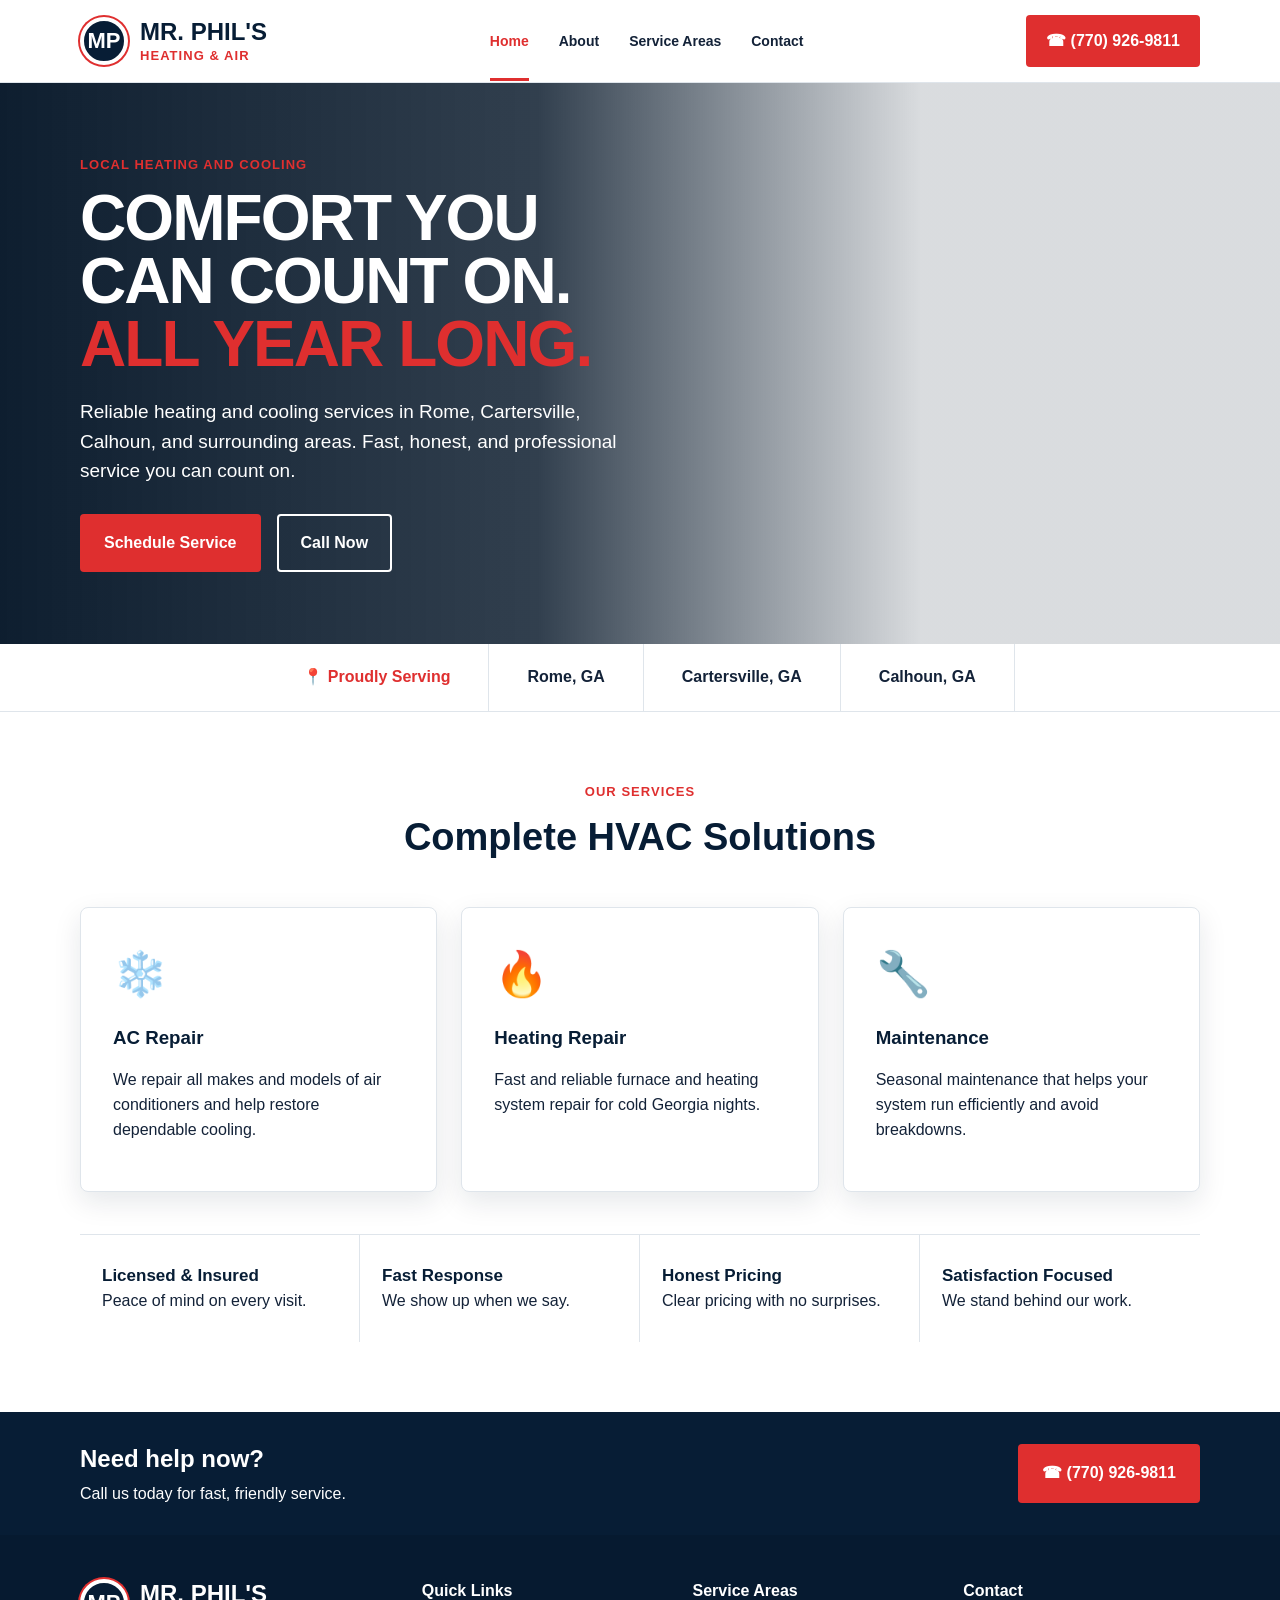
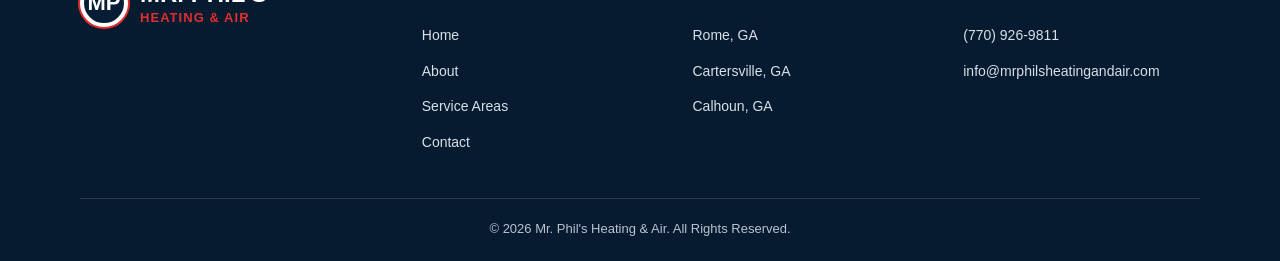
==== index.html @ 9ee0e45c "Add files via upload" ====
<!doctype html><html lang="en"><head><meta charset="utf-8"><meta name="viewport" content="width=device-width,initial-scale=1"><title>Mr. Phil's Heating & Air</title><meta name="description" content="Reliable HVAC repair and maintenance in Rome, Cartersville, and Calhoun, Georgia."><link rel="stylesheet" href="styles.css"></head><body>

<header class="site-header">
  <div class="container nav-wrap">
    <a class="logo" href="index.html"><span class="logo-mark">MP</span><span class="logo-text">MR. PHIL'S<span>HEATING & AIR</span></span></a>
    <button class="menu-toggle" aria-label="Open menu">☰</button>
    <nav class="nav-links"><a href="index.html" class="active">Home</a><a href="about.html" class="">About</a><a href="service-areas.html" class="">Service Areas</a><a href="contact.html" class="">Contact</a></nav>
    <a class="header-call" href="tel:+17709269811">☎ (770) 926-9811</a>
  </div>
</header>
<section class="hero"><div class="container hero-inner"><div class="hero-copy"><div class="eyebrow">Local heating and cooling</div><h1>Comfort you can count on.<br><span>All year long.</span></h1><p>Reliable heating and cooling services in Rome, Cartersville, Calhoun, and surrounding areas. Fast, honest, and professional service you can count on.</p><div class="actions"><a class="btn btn-primary" href="contact.html">Schedule Service</a><a class="btn btn-outline" href="tel:+17709269811">Call Now</a></div></div></div></section>
<div class="service-strip"><div class="container service-strip-inner"><span>📍 Proudly Serving</span><span>Rome, GA</span><span>Cartersville, GA</span><span>Calhoun, GA</span></div></div>
<section class="section"><div class="container"><div class="section-title"><div class="eyebrow">Our Services</div><h2>Complete HVAC Solutions</h2></div><div class="cards">
<div class="card"><div class="icon">❄️</div><h3>AC Repair</h3><p>We repair all makes and models of air conditioners and help restore dependable cooling.</p></div>
<div class="card"><div class="icon">🔥</div><h3>Heating Repair</h3><p>Fast and reliable furnace and heating system repair for cold Georgia nights.</p></div>
<div class="card"><div class="icon">🔧</div><h3>Maintenance</h3><p>Seasonal maintenance that helps your system run efficiently and avoid breakdowns.</p></div></div>
<div class="trust-row"><div class="trust-item"><strong>Licensed & Insured</strong><span>Peace of mind on every visit.</span></div><div class="trust-item"><strong>Fast Response</strong><span>We show up when we say.</span></div><div class="trust-item"><strong>Honest Pricing</strong><span>Clear pricing with no surprises.</span></div><div class="trust-item"><strong>Satisfaction Focused</strong><span>We stand behind our work.</span></div></div></div></section>
<section class="cta"><div class="container cta-inner"><div><h2>Need help now?</h2><div>Call us today for fast, friendly service.</div></div><a class="btn btn-primary" href="tel:+17709269811">☎ (770) 926-9811</a></div></section>

<footer class="footer">
 <div class="container">
  <div class="footer-grid">
   <div><div class="logo"><span class="logo-mark">MP</span><span class="logo-text" style="color:white">MR. PHIL'S<span>HEATING & AIR</span></span></div></div>
   <div><h4>Quick Links</h4><p><a href="index.html">Home</a></p><p><a href="about.html">About</a></p><p><a href="service-areas.html">Service Areas</a></p><p><a href="contact.html">Contact</a></p></div>
   <div><h4>Service Areas</h4><p>Rome, GA</p><p>Cartersville, GA</p><p>Calhoun, GA</p></div>
   <div><h4>Contact</h4><p><a href="tel:+17709269811">(770) 926-9811</a></p><p><a href="mailto:info@mrphilsheatingandair.com">info@mrphilsheatingandair.com</a></p></div>
  </div>
  <div class="footer-bottom">© <span data-year></span> Mr. Phil's Heating & Air. All Rights Reserved.</div>
 </div>
</footer>
<script src="script.js"></script>
</body></html>
---- styles.css ----
:root{
  --navy:#071d35;
  --navy-2:#0b2a4a;
  --red:#df2f2f;
  --white:#ffffff;
  --light:#f5f7fa;
  --text:#132238;
  --muted:#5d6877;
  --border:#dfe5eb;
  --shadow:0 10px 28px rgba(7,29,53,.10);
}
*{box-sizing:border-box}
html{scroll-behavior:smooth}
body{margin:0;font-family:Arial,Helvetica,sans-serif;color:var(--text);background:#fff;line-height:1.55}
img{max-width:100%;display:block}
a{text-decoration:none;color:inherit}
.container{width:min(1120px,calc(100% - 40px));margin:auto}
.site-header{background:#fff;border-bottom:1px solid var(--border);position:sticky;top:0;z-index:50}
.nav-wrap{display:flex;align-items:center;justify-content:space-between;min-height:82px;gap:24px}
.logo{display:flex;align-items:center;gap:12px;font-weight:900;color:var(--navy)}
.logo-mark{width:48px;height:48px;border-radius:50%;background:var(--navy);color:#fff;display:grid;place-items:center;font-size:22px;border:4px solid #fff;box-shadow:0 0 0 2px var(--red)}
.logo-text{font-size:24px;line-height:1}
.logo-text span{display:block;color:var(--red);font-size:13px;letter-spacing:.08em;margin-top:5px}
.nav-links{display:flex;gap:30px;align-items:center;font-weight:800;font-size:14px}
.nav-links a{padding:30px 0 26px;border-bottom:3px solid transparent}
.nav-links a:hover,.nav-links a.active{color:var(--red);border-bottom-color:var(--red)}
.header-call{background:var(--red);color:#fff;padding:14px 20px;border-radius:4px;font-weight:900}
.menu-toggle{display:none;border:0;background:none;font-size:28px}
.hero{background:linear-gradient(90deg,rgba(4,21,39,.96) 0%,rgba(4,21,39,.82) 42%,rgba(4,21,39,.15) 72%),url('assets/hero-van.svg') center/cover no-repeat;color:#fff}
.hero-inner{min-height:520px;display:flex;align-items:center}
.hero-copy{max-width:560px;padding:72px 0}
.eyebrow{color:var(--red);font-size:13px;font-weight:900;letter-spacing:.08em;text-transform:uppercase}
.hero h1,.page-hero h1{font-size:64px;line-height:.98;margin:12px 0 22px;text-transform:uppercase;letter-spacing:-.03em}
.hero h1 span{color:var(--red)}
.hero p{font-size:19px;max-width:540px}
.actions{display:flex;gap:16px;margin-top:28px;flex-wrap:wrap}
.btn{display:inline-flex;align-items:center;justify-content:center;padding:15px 22px;border-radius:4px;font-weight:900;border:2px solid transparent}
.btn-primary{background:var(--red);color:#fff}
.btn-outline{border-color:#fff;color:#fff}
.service-strip{background:#fff;border-bottom:1px solid var(--border)}
.service-strip-inner{display:flex;justify-content:center;gap:0;flex-wrap:wrap}
.service-strip span{padding:21px 38px;font-weight:900;border-right:1px solid var(--border)}
.service-strip span:first-child{color:var(--red)}
.section{padding:70px 0}
.section-light{background:var(--light)}
.section-title{text-align:center;max-width:720px;margin:0 auto 40px}
.section-title h2{font-size:38px;margin:6px 0 10px;color:var(--navy)}
.cards{display:grid;grid-template-columns:repeat(3,1fr);gap:24px}
.card{background:#fff;border:1px solid var(--border);border-radius:8px;padding:32px;box-shadow:var(--shadow)}
.icon{font-size:44px;margin-bottom:15px}
.card h3{color:var(--navy);margin:0 0 8px}
.trust-row{display:grid;grid-template-columns:repeat(4,1fr);gap:0;border-top:1px solid var(--border);margin-top:42px}
.trust-item{padding:28px 22px;border-right:1px solid var(--border)}
.trust-item:last-child{border-right:0}
.trust-item strong{display:block;color:var(--navy);font-size:17px}
.cta{background:var(--navy);color:#fff;padding:28px 0}
.cta-inner{display:flex;align-items:center;justify-content:space-between;gap:24px}
.cta h2{margin:0 0 5px}
.footer{background:#061a30;color:#fff;padding:44px 0 22px}
.footer-grid{display:grid;grid-template-columns:1.3fr 1fr 1fr 1fr;gap:34px}
.footer h4{margin-top:0}
.footer a,.footer p{color:#d8e0e8;font-size:14px}
.footer-bottom{text-align:center;border-top:1px solid rgba(255,255,255,.15);margin-top:30px;padding-top:20px;color:#b9c4cf;font-size:13px}
.page-hero{padding:70px 0;background:var(--light)}
.page-hero h1{font-size:52px;color:var(--navy);margin-bottom:12px}
.two-col{display:grid;grid-template-columns:1fr 1.1fr;gap:52px;align-items:center}
.photo-card{background:linear-gradient(135deg,var(--navy),var(--navy-2));min-height:360px;border-radius:10px;color:#fff;display:flex;align-items:end;padding:28px;box-shadow:var(--shadow)}
.stats{display:grid;grid-template-columns:repeat(4,1fr);border:1px solid var(--border);border-radius:8px;margin-top:35px;background:#fff}
.stat{padding:24px;text-align:center;border-right:1px solid var(--border)}
.stat:last-child{border-right:0}
.stat strong{display:block;font-size:24px;color:var(--navy)}
.area-layout{display:grid;grid-template-columns:.8fr 1.4fr;gap:40px}
.area-list{list-style:none;padding:0}
.area-list li{margin:13px 0;font-weight:800}
.map{min-height:420px;border-radius:10px;background:
radial-gradient(circle at 22% 34%,var(--red) 0 8px,transparent 9px),
radial-gradient(circle at 54% 60%,var(--red) 0 8px,transparent 9px),
radial-gradient(circle at 76% 28%,var(--red) 0 8px,transparent 9px),
linear-gradient(135deg,#e9eef3,#cfd9e3);position:relative;overflow:hidden;border:1px solid var(--border)}
.map:before,.map:after{content:"";position:absolute;inset:0;background:repeating-linear-gradient(25deg,transparent 0 35px,rgba(255,255,255,.5) 36px 38px)}
.map-label{position:absolute;background:var(--navy);color:#fff;padding:7px 10px;border-radius:4px;font-weight:800;font-size:13px;z-index:2}
.map-label.rome{left:25%;top:38%}.map-label.cartersville{left:56%;top:64%}.map-label.calhoun{left:78%;top:31%}
.contact-grid{display:grid;grid-template-columns:.8fr 1.2fr;gap:42px}
form{background:#fff;border:1px solid var(--border);padding:28px;border-radius:8px;box-shadow:var(--shadow)}
.form-row{display:grid;grid-template-columns:1fr 1fr;gap:16px}
input,textarea{width:100%;padding:14px;border:1px solid #cfd7df;border-radius:4px;font:inherit;margin-bottom:16px}
textarea{min-height:150px;resize:vertical}
button.btn{cursor:pointer;width:100%}
.note{font-size:13px;color:var(--muted)}
@media(max-width:850px){
  .nav-links,.header-call{display:none}
  .menu-toggle{display:block}
  .nav-links.open{display:flex;position:absolute;left:0;right:0;top:82px;background:#fff;flex-direction:column;padding:20px;box-shadow:var(--shadow)}
  .nav-links.open a{padding:10px}
  .hero{background:linear-gradient(rgba(4,21,39,.86),rgba(4,21,39,.86)),url('assets/hero-van.svg') center/cover}
  .hero h1{font-size:48px}
  .cards,.trust-row,.footer-grid,.stats{grid-template-columns:1fr 1fr}
  .two-col,.area-layout,.contact-grid{grid-template-columns:1fr}
}
@media(max-width:560px){
  .container{width:min(100% - 28px,1120px)}
  .hero h1,.page-hero h1{font-size:40px}
  .cards,.trust-row,.footer-grid,.stats,.form-row{grid-template-columns:1fr}
  .trust-item,.stat{border-right:0;border-bottom:1px solid var(--border)}
  .cta-inner{align-items:flex-start;flex-direction:column}
  .service-strip span{width:100%;text-align:center;border-right:0;border-bottom:1px solid var(--border)}
}
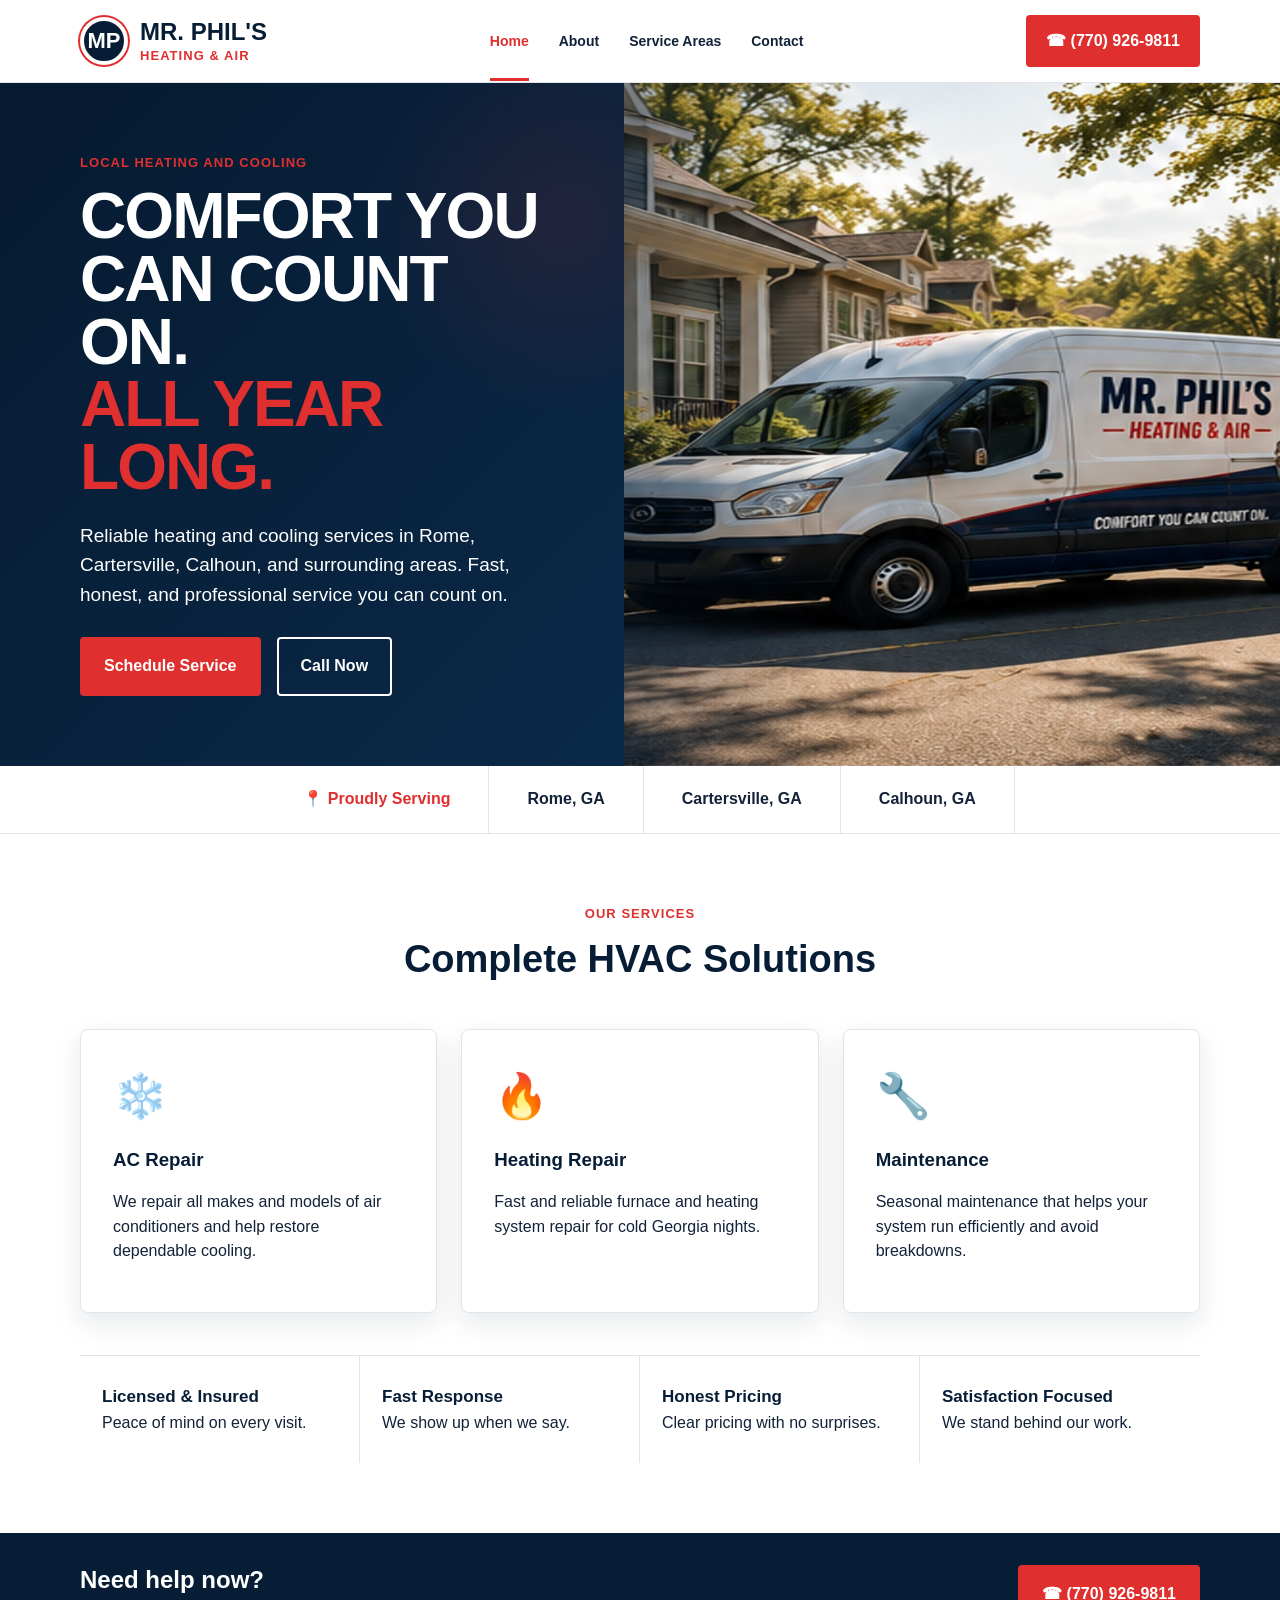
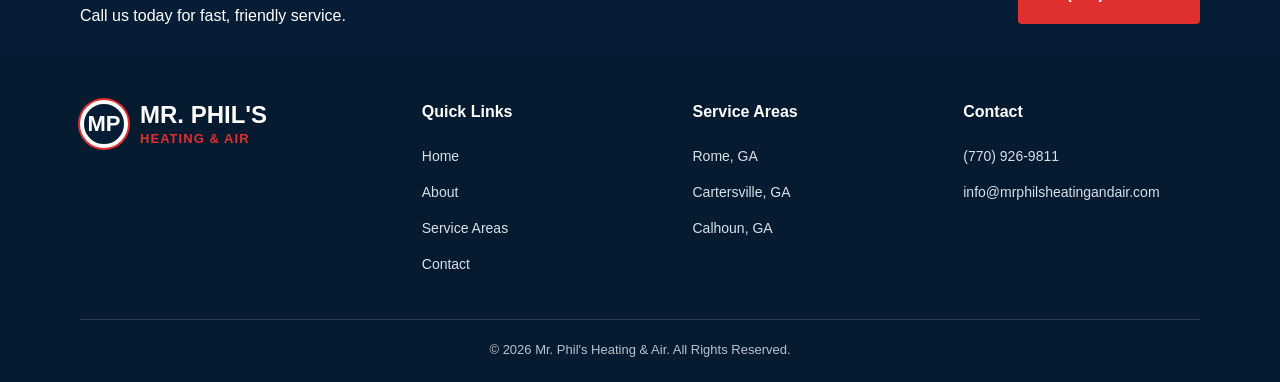
==== commit c0de82bb: "Add files via upload" ====
--- a/index.html
+++ b/index.html
@@ -8,7 +8,22 @@
     <a class="header-call" href="tel:+17709269811">☎ (770) 926-9811</a>
   </div>
 </header>
-<section class="hero"><div class="container hero-inner"><div class="hero-copy"><div class="eyebrow">Local heating and cooling</div><h1>Comfort you can count on.<br><span>All year long.</span></h1><p>Reliable heating and cooling services in Rome, Cartersville, Calhoun, and surrounding areas. Fast, honest, and professional service you can count on.</p><div class="actions"><a class="btn btn-primary" href="contact.html">Schedule Service</a><a class="btn btn-outline" href="tel:+17709269811">Call Now</a></div></div></div></section>
+<section class="hero">
+  <div class="hero-copy-side">
+    <div class="hero-copy">
+      <div class="eyebrow">Local heating and cooling</div>
+      <h1>Comfort you can count on.<br><span>All year long.</span></h1>
+      <p>Reliable heating and cooling services in Rome, Cartersville, Calhoun, and surrounding areas. Fast, honest, and professional service you can count on.</p>
+      <div class="actions">
+        <a class="btn btn-primary" href="contact.html">Schedule Service</a>
+        <a class="btn btn-outline" href="tel:+17709269811">Call Now</a>
+      </div>
+    </div>
+  </div>
+  <div class="hero-image-side">
+    <img src="hero-van.jpg" alt="Mr. Phil's Heating and Air service van in a neighborhood">
+  </div>
+</section>
 <div class="service-strip"><div class="container service-strip-inner"><span>📍 Proudly Serving</span><span>Rome, GA</span><span>Cartersville, GA</span><span>Calhoun, GA</span></div></div>
 <section class="section"><div class="container"><div class="section-title"><div class="eyebrow">Our Services</div><h2>Complete HVAC Solutions</h2></div><div class="cards">
 <div class="card"><div class="icon">❄️</div><h3>AC Repair</h3><p>We repair all makes and models of air conditioners and help restore dependable cooling.</p></div>
--- a/styles.css
+++ b/styles.css
@@ -12,6 +12,47 @@
 *{box-sizing:border-box}
 html{scroll-behavior:smooth}
 body{margin:0;font-family:Arial,Helvetica,sans-serif;color:var(--text);background:#fff;line-height:1.55}
+
+.hero{
+  display:grid;
+  grid-template-columns:minmax(0,1fr) minmax(520px,1.05fr);
+  min-height:540px;
+  background:var(--navy);
+  color:#fff;
+  overflow:hidden;
+}
+.hero-copy-side{
+  display:flex;
+  justify-content:flex-end;
+  align-items:center;
+  background:
+    radial-gradient(circle at 90% 20%,rgba(223,47,47,.12),transparent 25%),
+    linear-gradient(135deg,#061a30,#0a2948);
+  padding:70px 62px 70px max(40px,calc((100vw - 1120px)/2));
+}
+.hero-copy{
+  width:100%;
+  max-width:560px;
+}
+.hero-image-side{
+  position:relative;
+  min-height:540px;
+  background:#cfd5da;
+}
+.hero-image-side:after{
+  content:"";
+  position:absolute;
+  inset:0;
+  background:linear-gradient(90deg,rgba(6,26,48,.28),transparent 30%);
+  pointer-events:none;
+}
+.hero-image-side img{
+  width:100%;
+  height:100%;
+  min-height:540px;
+  object-fit:cover;
+  object-position:center;
+}
 img{max-width:100%;display:block}
 a{text-decoration:none;color:inherit}
 .container{width:min(1120px,calc(100% - 40px));margin:auto}
@@ -26,9 +67,9 @@
 .nav-links a:hover,.nav-links a.active{color:var(--red);border-bottom-color:var(--red)}
 .header-call{background:var(--red);color:#fff;padding:14px 20px;border-radius:4px;font-weight:900}
 .menu-toggle{display:none;border:0;background:none;font-size:28px}
-.hero{background:linear-gradient(90deg,rgba(4,21,39,.96) 0%,rgba(4,21,39,.82) 42%,rgba(4,21,39,.15) 72%),url('assets/hero-van.svg') center/cover no-repeat;color:#fff}
-.hero-inner{min-height:520px;display:flex;align-items:center}
-.hero-copy{max-width:560px;padding:72px 0}
+
+
+
 .eyebrow{color:var(--red);font-size:13px;font-weight:900;letter-spacing:.08em;text-transform:uppercase}
 .hero h1,.page-hero h1{font-size:64px;line-height:.98;margin:12px 0 22px;text-transform:uppercase;letter-spacing:-.03em}
 .hero h1 span{color:var(--red)}
@@ -61,8 +102,15 @@
 .footer h4{margin-top:0}
 .footer a,.footer p{color:#d8e0e8;font-size:14px}
 .footer-bottom{text-align:center;border-top:1px solid rgba(255,255,255,.15);margin-top:30px;padding-top:20px;color:#b9c4cf;font-size:13px}
-.page-hero{padding:70px 0;background:var(--light)}
-.page-hero h1{font-size:52px;color:var(--navy);margin-bottom:12px}
+.page-hero{
+padding:72px 0;
+background:
+radial-gradient(circle at 85% 20%,rgba(223,47,47,.18),transparent 26%),
+linear-gradient(120deg,#061a30 0%,#0b2a4a 68%,#102f50 100%);
+color:#fff;
+border-bottom:5px solid var(--red)
+}
+.page-hero h1{font-size:52px;color:#fff;margin-bottom:12px}
 .two-col{display:grid;grid-template-columns:1fr 1.1fr;gap:52px;align-items:center}
 .photo-card{background:linear-gradient(135deg,var(--navy),var(--navy-2));min-height:360px;border-radius:10px;color:#fff;display:flex;align-items:end;padding:28px;box-shadow:var(--shadow)}
 .stats{display:grid;grid-template-columns:repeat(4,1fr);border:1px solid var(--border);border-radius:8px;margin-top:35px;background:#fff}
@@ -92,7 +140,7 @@
   .menu-toggle{display:block}
   .nav-links.open{display:flex;position:absolute;left:0;right:0;top:82px;background:#fff;flex-direction:column;padding:20px;box-shadow:var(--shadow)}
   .nav-links.open a{padding:10px}
-  .hero{background:linear-gradient(rgba(4,21,39,.86),rgba(4,21,39,.86)),url('assets/hero-van.svg') center/cover}
+  
   .hero h1{font-size:48px}
   .cards,.trust-row,.footer-grid,.stats{grid-template-columns:1fr 1fr}
   .two-col,.area-layout,.contact-grid{grid-template-columns:1fr}
@@ -104,4 +152,42 @@
   .trust-item,.stat{border-right:0;border-bottom:1px solid var(--border)}
   .cta-inner{align-items:flex-start;flex-direction:column}
   .service-strip span{width:100%;text-align:center;border-right:0;border-bottom:1px solid var(--border)}
-}+}
+.page-hero p{color:#dce7f0;font-size:18px;max-width:700px}
+.about-visual{
+ min-height:390px;border-radius:10px;overflow:hidden;position:relative;
+ background:linear-gradient(0deg,rgba(5,24,43,.82),rgba(5,24,43,.08)),
+ url('hero-van.jpg') center/cover no-repeat;
+ box-shadow:var(--shadow);display:flex;align-items:end;padding:30px;color:#fff
+}
+.about-visual h2{margin:0 0 6px}
+.navy-panel{background:var(--navy);color:#fff;border-radius:10px;padding:34px;box-shadow:var(--shadow)}
+.navy-panel h2,.navy-panel h3{color:#fff}
+.contact-info-panel{
+ background:linear-gradient(145deg,#061a30,#0d355b);
+ color:#fff;padding:38px;border-radius:10px;box-shadow:var(--shadow)
+}
+.contact-info-panel h2{color:#fff}
+.contact-info-panel a,.contact-info-panel p{color:#e4edf5}
+.area-intro{background:#fff;border-left:5px solid var(--red);padding:26px;box-shadow:var(--shadow)}
+.area-page-section{
+ background:
+ linear-gradient(135deg,rgba(245,247,250,.96),rgba(228,235,242,.93)),
+ radial-gradient(circle at 90% 10%,rgba(223,47,47,.1),transparent 22%)
+}
+.section-accent{
+ background:linear-gradient(135deg,#edf2f6,#fff);
+ border-top:1px solid var(--border);border-bottom:1px solid var(--border)
+}
+@media(max-width:850px){
+ 
+}
+
+@media(max-width:900px){
+  .hero{grid-template-columns:1fr}
+  .hero-copy-side{padding:60px 28px}
+  .hero-image-side,.hero-image-side img{min-height:360px}
+}
+@media(max-width:560px){
+  .hero-image-side,.hero-image-side img{min-height:280px}
+}
